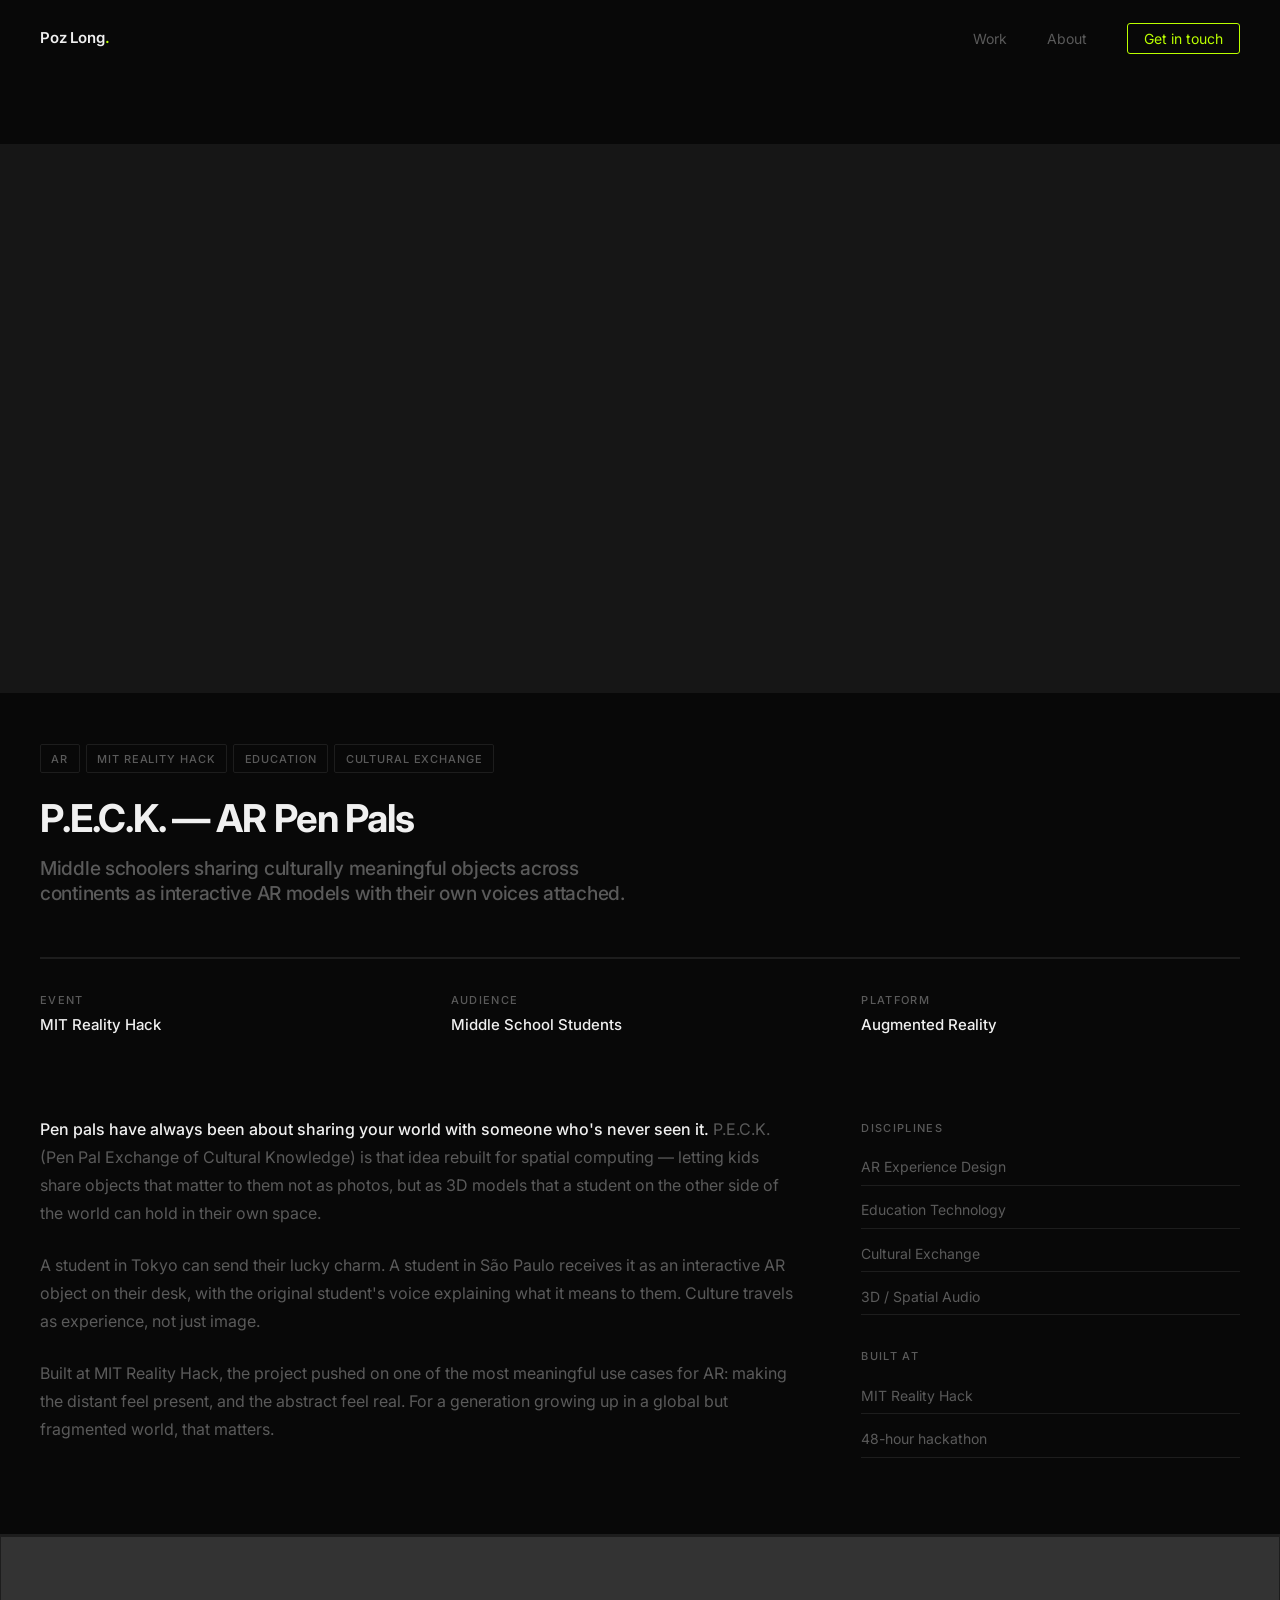
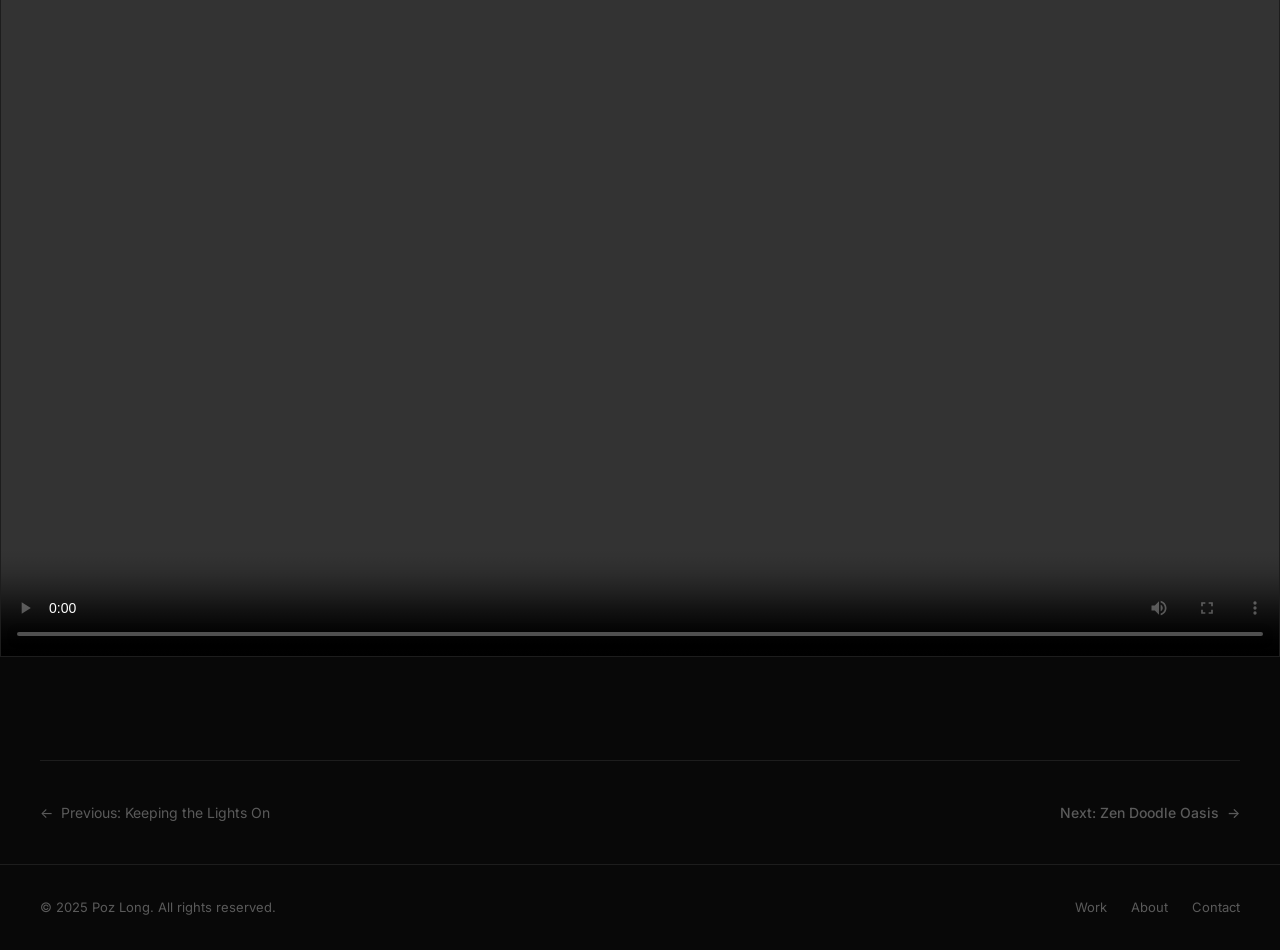
==== projects/ar-pen-pals.html @ f0f313c7 "Portfolio site — initial build HTML/CSS/JS portfolio with 7 projects. Videos hosted via GitHub Relea" ====
<!DOCTYPE html>
<html lang="en">
<head>
  <meta charset="UTF-8">
  <meta name="viewport" content="width=device-width, initial-scale=1.0">
  <title>P.E.C.K. — AR Pen Pals — Poz Long</title>
  <meta name="description" content="MIT Reality Hack project enabling middle schoolers to share culturally meaningful objects as interactive 3D models with recorded audio.">
  <link rel="preconnect" href="https://fonts.googleapis.com">
  <link rel="preconnect" href="https://fonts.gstatic.com" crossorigin>
  <link href="https://fonts.googleapis.com/css2?family=Inter:wght@300;400;500;600;700&display=swap" rel="stylesheet">
  <link rel="stylesheet" href="../css/style.css">
</head>
<body>

  <nav class="nav" role="navigation">
    <div class="container">
      <div class="nav__inner">
        <a href="/" class="nav__logo">Poz Long<span>.</span></a>
        <ul class="nav__links" role="list">
          <li><a href="/#projects" class="nav__link">Work</a></li>
          <li><a href="/#about" class="nav__link">About</a></li>
          <li><a href="mailto:poz@pozlong.com" class="nav__link nav__link--cta">Get in touch</a></li>
        </ul>
        <button class="nav__mobile-toggle" aria-label="Toggle menu"><span></span><span></span><span></span></button>
      </div>
    </div>
  </nav>
  <div class="nav__mobile-menu" aria-hidden="true">
    <a href="/#projects" class="nav__link">Work</a>
    <a href="/#about" class="nav__link">About</a>
    <a href="mailto:poz@pozlong.com" class="nav__link">Get in touch</a>
  </div>

  <main>
    <article>

      <div class="project-hero">
        <div class="project-hero__media">
          <video autoplay muted loop playsinline>
            <source src="../assets/videos/MITRealityHack2024.mp4" type="video/mp4">
          </video>
        </div>
        <div class="container">
          <header class="project-hero__header">
            <div>
              <div class="project-hero__tags">
                <span class="tag">AR</span>
                <span class="tag">MIT Reality Hack</span>
                <span class="tag">Education</span>
                <span class="tag">Cultural Exchange</span>
              </div>
              <h1 class="t-heading project-hero__title">P.E.C.K. — AR Pen Pals</h1>
              <p class="t-subheading" style="color: var(--text-muted); max-width: 52ch;">
                Middle schoolers sharing culturally meaningful objects across continents as interactive AR models with their own voices attached.
              </p>
            </div>
          </header>
          <div class="project-hero__meta reveal">
            <div class="project-hero__meta-item">
              <p class="t-label project-hero__meta-label">Event</p>
              <p class="project-hero__meta-value">MIT Reality Hack</p>
            </div>
            <div class="project-hero__meta-item">
              <p class="t-label project-hero__meta-label">Audience</p>
              <p class="project-hero__meta-value">Middle School Students</p>
            </div>
            <div class="project-hero__meta-item">
              <p class="t-label project-hero__meta-label">Platform</p>
              <p class="project-hero__meta-value">Augmented Reality</p>
            </div>
          </div>
        </div>
      </div>

      <div class="project-body">
        <div class="container">
          <div class="project-body__inner">
            <div class="project-body__text">
              <p class="reveal">
                <strong>Pen pals have always been about sharing your world with someone who's never seen it.</strong> P.E.C.K. (Pen Pal Exchange of Cultural Knowledge) is that idea rebuilt for spatial computing — letting kids share objects that matter to them not as photos, but as 3D models that a student on the other side of the world can hold in their own space.
              </p>
              <p class="reveal reveal-delay-1">
                A student in Tokyo can send their lucky charm. A student in São Paulo receives it as an interactive AR object on their desk, with the original student's voice explaining what it means to them. Culture travels as experience, not just image.
              </p>
              <p class="reveal reveal-delay-2">
                Built at MIT Reality Hack, the project pushed on one of the most meaningful use cases for AR: making the distant feel present, and the abstract feel real. For a generation growing up in a global but fragmented world, that matters.
              </p>
            </div>
            <aside class="project-body__sidebar">
              <div class="project-sidebar-block reveal">
                <p class="t-label project-sidebar-block__label">Disciplines</p>
                <ul class="project-sidebar-block__list">
                  <li class="project-sidebar-block__item">AR Experience Design</li>
                  <li class="project-sidebar-block__item">Education Technology</li>
                  <li class="project-sidebar-block__item">Cultural Exchange</li>
                  <li class="project-sidebar-block__item">3D / Spatial Audio</li>
                </ul>
              </div>
              <div class="project-sidebar-block reveal reveal-delay-1">
                <p class="t-label project-sidebar-block__label">Built at</p>
                <ul class="project-sidebar-block__list">
                  <li class="project-sidebar-block__item">MIT Reality Hack</li>
                  <li class="project-sidebar-block__item">48-hour hackathon</li>
                </ul>
              </div>
            </aside>
          </div>
        </div>
      </div>

      <div class="project-gallery">
        <div style="background: var(--border); border-top: 1px solid var(--border);">
          <div class="project-gallery__grid">
            <div class="project-gallery__item" style="grid-column: 1 / -1;">
              <video controls style="aspect-ratio: 16/9;">
                <source src="../assets/videos/MITRealityHack2024.mp4" type="video/mp4">
              </video>
            </div>
          </div>
        </div>
      </div>

      <div class="container">
        <nav class="project-nav" aria-label="Project navigation">
          <a href="keeping-lights-on.html" class="project-nav__back"><span class="project-nav__arrow">←</span> Previous: Keeping the Lights On</a>
          <a href="vr-mindfulness.html" class="project-nav__next">Next: Zen Doodle Oasis <span class="project-nav__next-arrow">→</span></a>
        </nav>
      </div>

    </article>
  </main>

  <footer class="footer">
    <div class="container">
      <div class="footer__inner">
        <p class="footer__copy">© 2025 Poz Long. All rights reserved.</p>
        <nav class="footer__links">
          <a href="/#projects" class="footer__link">Work</a>
          <a href="/#about" class="footer__link">About</a>
          <a href="mailto:poz@pozlong.com" class="footer__link">Contact</a>
        </nav>
      </div>
    </div>
  </footer>

  <script src="../js/main.js"></script>
</body>
</html>
---- css/style.css ----
/* ============================================================
   DESIGN TOKENS
   ============================================================ */
:root {
  --bg: #080808;
  --surface: #101010;
  --surface-2: #161616;
  --border: #1d1d1d;
  --text: #F0F0F0;
  --text-muted: #5A5A5A;
  --text-faint: #2A2A2A;
  --accent: #BBFF00;
  --accent-dim: rgba(187, 255, 0, 0.08);
  --font: 'Inter', system-ui, -apple-system, sans-serif;
  --max-w: 1360px;
  --pad: clamp(1.25rem, 4vw, 2.5rem);
  --ease: cubic-bezier(0.4, 0, 0.2, 1);
  --r: 3px;
}

/* ============================================================
   RESET
   ============================================================ */
*, *::before, *::after { box-sizing: border-box; margin: 0; padding: 0; }
html { scroll-behavior: smooth; -webkit-font-smoothing: antialiased; }
body {
  background: var(--bg);
  color: var(--text);
  font-family: var(--font);
  font-size: clamp(0.9rem, 1vw + 0.5rem, 1.0625rem);
  line-height: 1.65;
  overflow-x: hidden;
}
a { color: inherit; text-decoration: none; }
img, video { display: block; max-width: 100%; }
ul, ol { list-style: none; }
button { cursor: pointer; background: none; border: none; font: inherit; color: inherit; }

/* ============================================================
   TYPOGRAPHY SCALE
   ============================================================ */
.t-display {
  font-size: clamp(3rem, 7vw, 6.5rem);
  font-weight: 700;
  letter-spacing: -0.03em;
  line-height: 1.0;
}
.t-heading {
  font-size: clamp(1.75rem, 3vw, 2.75rem);
  font-weight: 700;
  letter-spacing: -0.025em;
  line-height: 1.1;
}
.t-subheading {
  font-size: clamp(1.1rem, 1.5vw, 1.375rem);
  font-weight: 500;
  letter-spacing: -0.015em;
  line-height: 1.3;
}
.t-label {
  font-size: 0.6875rem;
  font-weight: 500;
  letter-spacing: 0.12em;
  text-transform: uppercase;
  color: var(--text-muted);
}
.t-accent { color: var(--accent); }

/* ============================================================
   LAYOUT
   ============================================================ */
.container {
  width: 100%;
  max-width: var(--max-w);
  margin: 0 auto;
  padding-left: var(--pad);
  padding-right: var(--pad);
}

/* ============================================================
   NAVIGATION
   ============================================================ */
.nav {
  position: fixed;
  top: 0; left: 0; right: 0;
  z-index: 100;
  padding: 1.5rem 0;
  transition: padding 0.4s var(--ease), background 0.4s var(--ease), border-color 0.4s var(--ease);
  border-bottom: 1px solid transparent;
}
.nav.scrolled {
  padding: 1rem 0;
  background: rgba(8, 8, 8, 0.92);
  backdrop-filter: blur(16px);
  -webkit-backdrop-filter: blur(16px);
  border-bottom-color: var(--border);
}
.nav__inner {
  display: flex;
  align-items: center;
  justify-content: space-between;
}
.nav__logo {
  font-weight: 600;
  font-size: 0.9375rem;
  letter-spacing: -0.01em;
}
.nav__logo span { color: var(--accent); }
.nav__links {
  display: flex;
  align-items: center;
  gap: 2.5rem;
}
.nav__link {
  font-size: 0.875rem;
  color: var(--text-muted);
  transition: color 0.2s;
}
.nav__link:hover { color: var(--text); }
.nav__link--cta {
  color: var(--accent);
  border: 1px solid var(--accent);
  padding: 0.4rem 1rem;
  border-radius: var(--r);
  transition: background 0.2s, color 0.2s;
}
.nav__link--cta:hover {
  background: var(--accent);
  color: var(--bg);
}
.nav__mobile-toggle {
  display: none;
  flex-direction: column;
  gap: 5px;
  padding: 4px;
}
.nav__mobile-toggle span {
  display: block;
  width: 22px;
  height: 1.5px;
  background: var(--text);
  transition: 0.3s;
}

/* ============================================================
   HERO
   ============================================================ */
.hero {
  padding-top: clamp(7rem, 14vw, 11rem);
  padding-bottom: clamp(4rem, 8vw, 7rem);
  border-bottom: 1px solid var(--border);
}
.hero__inner {
  display: grid;
  grid-template-columns: 1fr 1fr;
  gap: 2rem;
  align-items: end;
}
.hero__title { margin-bottom: 1.5rem; }
.hero__title em {
  font-style: normal;
  color: var(--accent);
  display: block;
}
.hero__meta {
  display: flex;
  flex-direction: column;
  gap: 1.5rem;
  justify-content: flex-end;
  padding-bottom: 0.25rem;
}
.hero__desc {
  font-size: clamp(0.9375rem, 1.1vw, 1.0625rem);
  color: var(--text-muted);
  max-width: 38ch;
  line-height: 1.7;
}
.hero__tags {
  display: flex;
  flex-wrap: wrap;
  gap: 0.5rem;
}
.hero__scroll {
  margin-top: 4rem;
  display: flex;
  align-items: center;
  gap: 1rem;
  color: var(--text-muted);
  font-size: 0.8125rem;
  letter-spacing: 0.04em;
}
.hero__scroll::before {
  content: '';
  display: block;
  width: 40px;
  height: 1px;
  background: var(--text-muted);
}

/* ============================================================
   TAGS
   ============================================================ */
.tag {
  display: inline-block;
  font-size: 0.6875rem;
  font-weight: 500;
  letter-spacing: 0.08em;
  text-transform: uppercase;
  padding: 0.3rem 0.65rem;
  border: 1px solid var(--border);
  border-radius: 2px;
  color: var(--text-muted);
  white-space: nowrap;
}
.tag--accent {
  border-color: var(--accent);
  color: var(--accent);
}

/* ============================================================
   SECTION HEADER
   ============================================================ */
.section-header {
  display: flex;
  align-items: baseline;
  justify-content: space-between;
  padding: 2.5rem 0 1.5rem;
  border-bottom: 1px solid var(--border);
  margin-bottom: 0;
}

/* ============================================================
   PROJECTS — GRID
   ============================================================ */
.projects {
  padding: 0 0 clamp(4rem, 8vw, 7rem);
}
.projects__grid {
  display: grid;
  grid-template-columns: repeat(12, 1fr);
  gap: 1px;
  background: var(--border);
  border: 1px solid var(--border);
}

/* FEATURED card (full width) */
.card--featured {
  grid-column: 1 / -1;
  background: var(--bg);
}
/* HALF cards */
.card--half {
  grid-column: span 6;
  background: var(--bg);
}
/* THIRD cards */
.card--third {
  grid-column: span 4;
  background: var(--bg);
}

/* PROJECT CARD */
.card {
  display: flex;
  flex-direction: column;
  transition: background 0.3s var(--ease);
  position: relative;
  overflow: hidden;
}
.card:hover { background: var(--surface); }

.card__media {
  position: relative;
  overflow: hidden;
  background: var(--surface-2);
}
.card--featured .card__media { aspect-ratio: 21 / 9; }
.card--half .card__media { aspect-ratio: 16 / 10; }
.card--third .card__media { aspect-ratio: 4 / 3; }

.card__media img, .card__media video {
  width: 100%;
  height: 100%;
  object-fit: cover;
  transition: transform 0.6s var(--ease), filter 0.4s;
  filter: grayscale(15%);
}
.card:hover .card__media img,
.card:hover .card__media video {
  transform: scale(1.03);
  filter: grayscale(0%);
}

.card__media-badge {
  position: absolute;
  top: 1rem;
  left: 1rem;
}

.card__body {
  padding: clamp(1.25rem, 2.5vw, 1.75rem);
  display: flex;
  flex-direction: column;
  gap: 0.75rem;
  flex: 1;
}
.card--featured .card__body {
  display: grid;
  grid-template-columns: 1fr auto;
  gap: 1rem 3rem;
  align-items: start;
}
.card--featured .card__tags {
  grid-column: 1 / -1;
}

.card__title {
  font-size: clamp(1.125rem, 1.8vw, 1.5rem);
  font-weight: 600;
  letter-spacing: -0.02em;
  line-height: 1.2;
  transition: color 0.2s;
}
.card:hover .card__title { color: var(--accent); }
.card--featured .card__title {
  font-size: clamp(1.5rem, 2.5vw, 2.25rem);
}

.card__desc {
  font-size: 0.9rem;
  color: var(--text-muted);
  line-height: 1.6;
  max-width: 52ch;
}
.card--featured .card__desc {
  font-size: clamp(0.9375rem, 1.1vw, 1.0625rem);
}

.card__tags {
  display: flex;
  flex-wrap: wrap;
  gap: 0.4rem;
  margin-top: auto;
}

.card__cta {
  font-size: 0.8125rem;
  font-weight: 500;
  color: var(--text-muted);
  display: flex;
  align-items: center;
  gap: 0.4rem;
  white-space: nowrap;
  transition: color 0.2s;
  align-self: flex-start;
}
.card:hover .card__cta { color: var(--accent); }
.card__cta-arrow {
  display: inline-block;
  transition: transform 0.2s var(--ease);
}
.card:hover .card__cta-arrow { transform: translateX(4px); }
.card__link {
  position: absolute;
  inset: 0;
  z-index: 1;
}

/* Text-only card (Sentiment Mesh) */
.card__media--no-asset {
  position: relative;
  overflow: hidden;
  background: var(--surface-2);
  background-image: radial-gradient(circle, var(--border) 1px, transparent 1px);
  background-size: 22px 22px;
}
.card__media-text-bg {
  position: absolute;
  inset: 0;
  display: flex;
  flex-direction: column;
  align-items: center;
  justify-content: center;
  gap: 0;
  pointer-events: none;
  user-select: none;
  overflow: hidden;
}
.card__media-text-bg span {
  font-size: clamp(4rem, 12vw, 11rem);
  font-weight: 700;
  letter-spacing: -0.04em;
  line-height: 0.88;
  color: transparent;
  -webkit-text-stroke: 1px var(--text-faint);
  text-stroke: 1px var(--text-faint);
  transition: -webkit-text-stroke-color 0.4s;
}
.card:hover .card__media-text-bg span {
  -webkit-text-stroke-color: var(--border);
}

/* ============================================================
   ABOUT
   ============================================================ */
.about {
  padding: clamp(4rem, 8vw, 7rem) 0;
  border-top: 1px solid var(--border);
}
.about__inner {
  display: grid;
  grid-template-columns: 1fr 1fr;
  gap: clamp(3rem, 6vw, 6rem);
  align-items: start;
}
.about__heading {
  position: sticky;
  top: 6rem;
}
.about__heading .t-heading { margin-bottom: 1.5rem; }
.about__portrait {
  width: 100%;
  aspect-ratio: 4/5;
  object-fit: cover;
  border-radius: var(--r);
  filter: grayscale(20%);
  transition: filter 0.4s;
}
.about__portrait:hover { filter: grayscale(0%); }

.about__content { display: flex; flex-direction: column; gap: 1.5rem; }
.about__bio {
  font-size: clamp(1rem, 1.2vw, 1.125rem);
  line-height: 1.75;
  color: var(--text-muted);
}
.about__bio strong { color: var(--text); font-weight: 500; }
.about__skills {
  display: grid;
  grid-template-columns: 1fr 1fr;
  gap: 0.5rem 2rem;
  padding-top: 1rem;
  border-top: 1px solid var(--border);
}
.about__skill {
  font-size: 0.875rem;
  color: var(--text-muted);
  padding: 0.5rem 0;
  border-bottom: 1px solid var(--border);
  display: flex;
  align-items: center;
  gap: 0.5rem;
}
.about__skill::before {
  content: '';
  display: block;
  width: 4px;
  height: 4px;
  border-radius: 50%;
  background: var(--accent);
  flex-shrink: 0;
}
.about__contact {
  padding-top: 1.5rem;
  display: flex;
  flex-wrap: wrap;
  gap: 1rem;
}
.about__contact-link {
  font-size: 0.875rem;
  font-weight: 500;
  color: var(--text-muted);
  border-bottom: 1px solid var(--border);
  padding-bottom: 2px;
  transition: color 0.2s, border-color 0.2s;
}
.about__contact-link:hover {
  color: var(--accent);
  border-color: var(--accent);
}

/* ============================================================
   FOOTER
   ============================================================ */
.footer {
  padding: 2rem 0;
  border-top: 1px solid var(--border);
}
.footer__inner {
  display: flex;
  align-items: center;
  justify-content: space-between;
}
.footer__copy {
  font-size: 0.8125rem;
  color: var(--text-muted);
}
.footer__links {
  display: flex;
  gap: 1.5rem;
}
.footer__link {
  font-size: 0.8125rem;
  color: var(--text-muted);
  transition: color 0.2s;
}
.footer__link:hover { color: var(--text); }

/* ============================================================
   PROJECT DETAIL PAGE
   ============================================================ */
.project-hero {
  padding-top: clamp(6rem, 12vw, 9rem);
}
.project-hero__media {
  width: 100%;
  aspect-ratio: 21 / 9;
  overflow: hidden;
  background: var(--surface-2);
}
.project-hero__media img,
.project-hero__media video {
  width: 100%;
  height: 100%;
  object-fit: cover;
}
.project-hero__header {
  padding: clamp(2rem, 4vw, 3.5rem) 0;
  display: grid;
  grid-template-columns: 1fr auto;
  gap: 2rem;
  align-items: start;
  border-bottom: 1px solid var(--border);
}
.project-hero__title { margin-bottom: 1rem; }
.project-hero__tags { display: flex; flex-wrap: wrap; gap: 0.4rem; margin-bottom: 1.5rem; }
.project-hero__meta {
  display: grid;
  grid-template-columns: repeat(3, 1fr);
  gap: 2rem;
  padding-top: 2rem;
  border-top: 1px solid var(--border);
}
.project-hero__meta-item {}
.project-hero__meta-label { margin-bottom: 0.25rem; }
.project-hero__meta-value { font-size: 0.9375rem; font-weight: 500; }

.project-body {
  padding: clamp(3rem, 6vw, 5rem) 0;
}
.project-body__inner {
  display: grid;
  grid-template-columns: 2fr 1fr;
  gap: clamp(2rem, 5vw, 5rem);
}
.project-body__text { display: flex; flex-direction: column; gap: 1.5rem; }
.project-body__text p {
  font-size: clamp(1rem, 1.1vw, 1.125rem);
  color: var(--text-muted);
  line-height: 1.75;
}
.project-body__text p strong { color: var(--text); font-weight: 500; }
.project-body__text h3 {
  font-size: 1.125rem;
  font-weight: 600;
  letter-spacing: -0.01em;
  margin-top: 1rem;
}
.project-body__sidebar {
  display: flex;
  flex-direction: column;
  gap: 2rem;
  padding-top: 0.25rem;
}
.project-sidebar-block {}
.project-sidebar-block__label { margin-bottom: 0.75rem; }
.project-sidebar-block__list {
  display: flex;
  flex-direction: column;
  gap: 0.4rem;
}
.project-sidebar-block__item {
  font-size: 0.875rem;
  color: var(--text-muted);
  padding: 0.4rem 0;
  border-bottom: 1px solid var(--border);
}

.project-gallery {
  padding-bottom: clamp(4rem, 8vw, 7rem);
  border-top: 1px solid var(--border);
}
.project-gallery__grid {
  display: grid;
  grid-template-columns: repeat(12, 1fr);
  gap: 1px;
  background: var(--border);
  border: 1px solid var(--border);
}
.project-gallery__item {
  background: var(--bg);
  overflow: hidden;
}
.project-gallery__item--wide { grid-column: span 8; }
.project-gallery__item--narrow { grid-column: span 4; }
.project-gallery__item--half { grid-column: span 6; }
.project-gallery__item--third { grid-column: span 4; }
.project-gallery__item img,
.project-gallery__item video {
  width: 100%;
  height: 100%;
  object-fit: cover;
  aspect-ratio: 16/10;
  transition: transform 0.5s var(--ease);
}
.project-gallery__item:hover img,
.project-gallery__item:hover video {
  transform: scale(1.02);
}

.project-video-embed {
  padding: clamp(2rem, 4vw, 3.5rem) 0;
  border-top: 1px solid var(--border);
}
.project-video-embed__label { margin-bottom: 1.5rem; }
.project-video-embed__player {
  width: 100%;
  aspect-ratio: 16 / 9;
  background: var(--surface-2);
  border-radius: var(--r);
  overflow: hidden;
}
.project-video-embed__player video,
.project-video-embed__player iframe {
  width: 100%;
  height: 100%;
  object-fit: cover;
}

.project-nav {
  padding: 2.5rem 0;
  border-top: 1px solid var(--border);
  display: flex;
  justify-content: space-between;
  align-items: center;
}
.project-nav__back {
  display: flex;
  align-items: center;
  gap: 0.5rem;
  font-size: 0.875rem;
  color: var(--text-muted);
  transition: color 0.2s;
}
.project-nav__back:hover { color: var(--accent); }
.project-nav__arrow { transition: transform 0.2s var(--ease); }
.project-nav__back:hover .project-nav__arrow { transform: translateX(-4px); }
.project-nav__next {
  display: flex;
  align-items: center;
  gap: 0.5rem;
  font-size: 0.875rem;
  font-weight: 500;
  color: var(--text-muted);
  transition: color 0.2s;
}
.project-nav__next:hover { color: var(--accent); }
.project-nav__next-arrow { transition: transform 0.2s var(--ease); }
.project-nav__next:hover .project-nav__next-arrow { transform: translateX(4px); }

/* ============================================================
   ANIMATIONS
   ============================================================ */
.reveal {
  opacity: 0;
  transform: translateY(20px);
  transition: opacity 0.7s var(--ease), transform 0.7s var(--ease);
}
.reveal.visible {
  opacity: 1;
  transform: none;
}
.reveal-delay-1 { transition-delay: 0.1s; }
.reveal-delay-2 { transition-delay: 0.2s; }
.reveal-delay-3 { transition-delay: 0.3s; }

/* ============================================================
   MOBILE MENU
   ============================================================ */
.nav__mobile-menu {
  display: none;
  position: fixed;
  inset: 0;
  background: var(--bg);
  z-index: 99;
  flex-direction: column;
  justify-content: center;
  align-items: center;
  gap: 2rem;
}
.nav__mobile-menu.open { display: flex; }
.nav__mobile-menu .nav__link {
  font-size: 1.5rem;
  color: var(--text);
}

/* ============================================================
   RESPONSIVE
   ============================================================ */
@media (max-width: 900px) {
  .hero__inner { grid-template-columns: 1fr; gap: 1.5rem; }
  .hero__meta { align-items: flex-start; }
  .card--half { grid-column: 1 / -1; }
  .card--third { grid-column: span 6; }
  .about__inner { grid-template-columns: 1fr; }
  .about__heading { position: static; }
  .project-hero__header { grid-template-columns: 1fr; }
  .project-hero__meta { grid-template-columns: repeat(2, 1fr); }
  .project-body__inner { grid-template-columns: 1fr; }
  .project-gallery__item--wide { grid-column: 1 / -1; }
  .project-gallery__item--narrow { grid-column: 1 / -1; }
}
@media (max-width: 680px) {
  .nav__links { display: none; }
  .nav__mobile-toggle { display: flex; }
  .card--third { grid-column: 1 / -1; }
  .about__skills { grid-template-columns: 1fr; }
  .footer__inner { flex-direction: column; gap: 1rem; text-align: center; }
  .project-hero__meta { grid-template-columns: 1fr 1fr; }
  .project-gallery__item--half { grid-column: 1 / -1; }
}
@media (max-width: 400px) {
  .project-hero__meta { grid-template-columns: 1fr; }
}
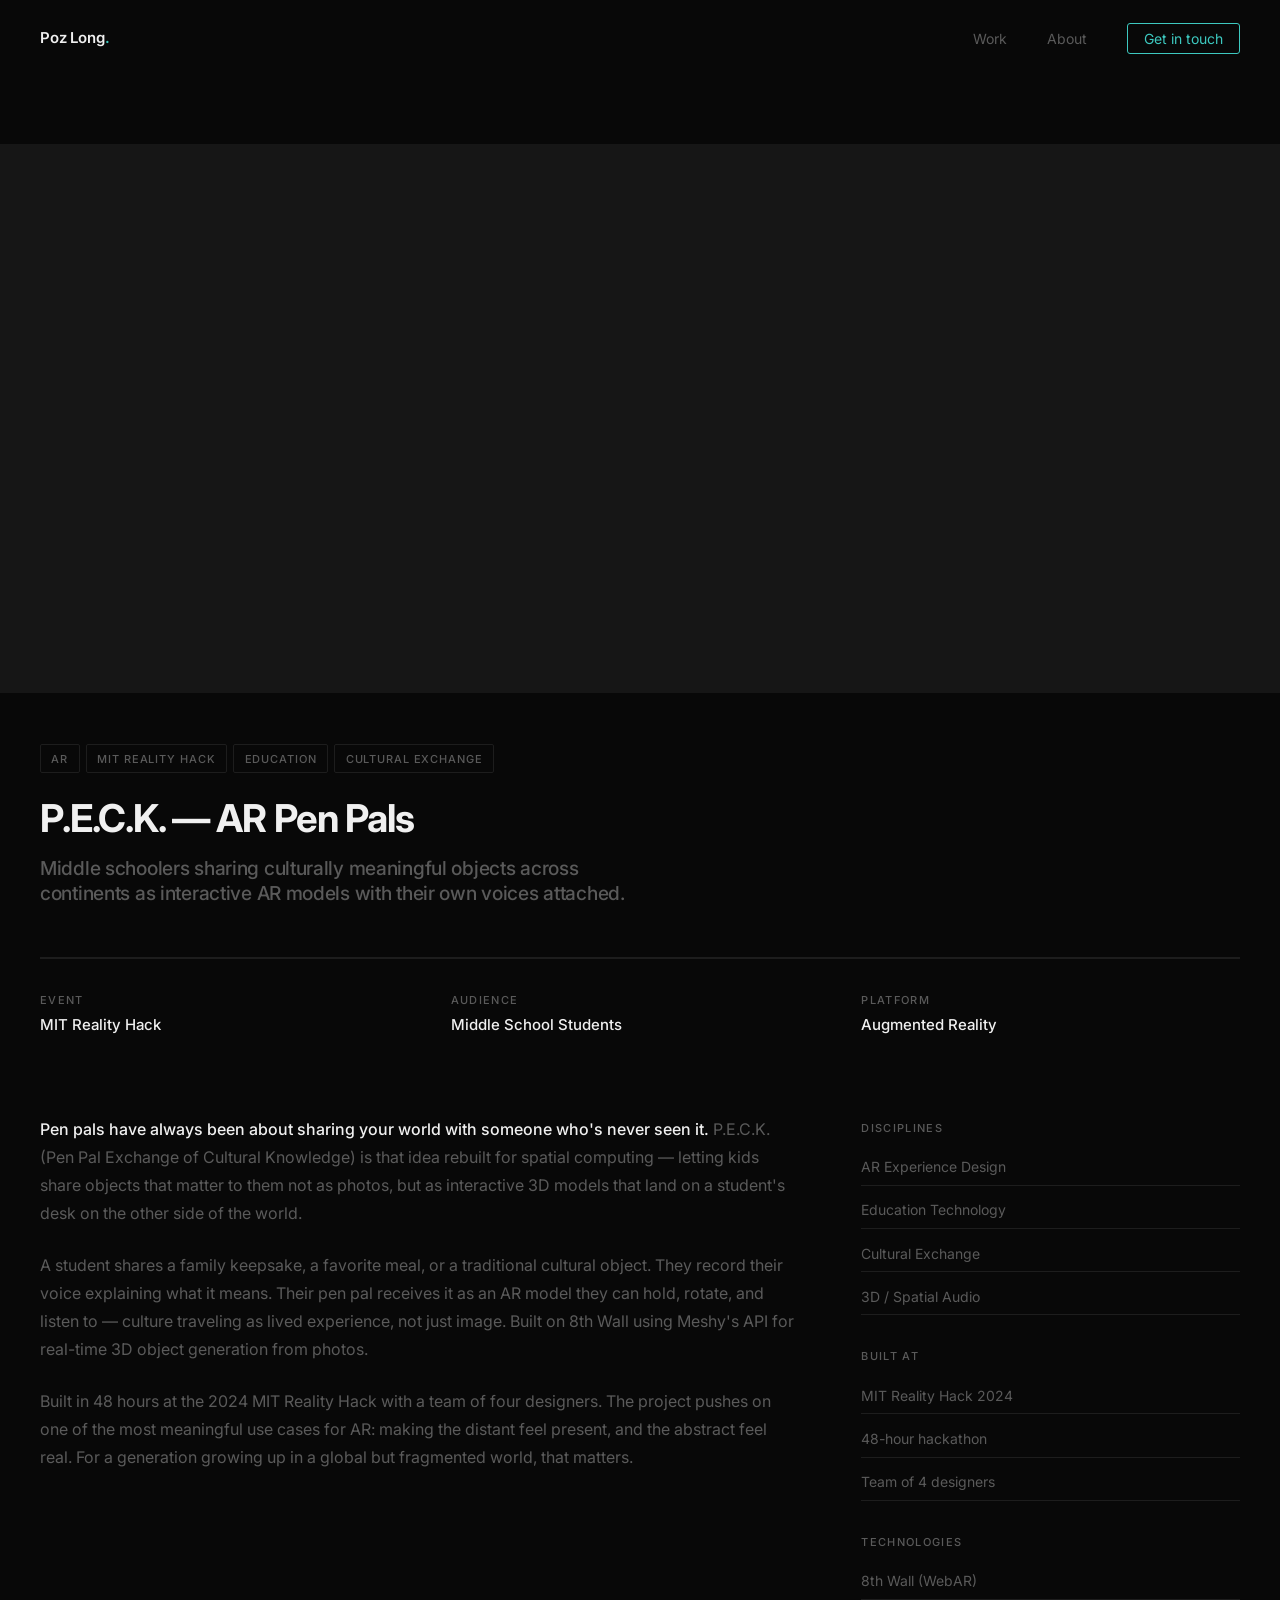
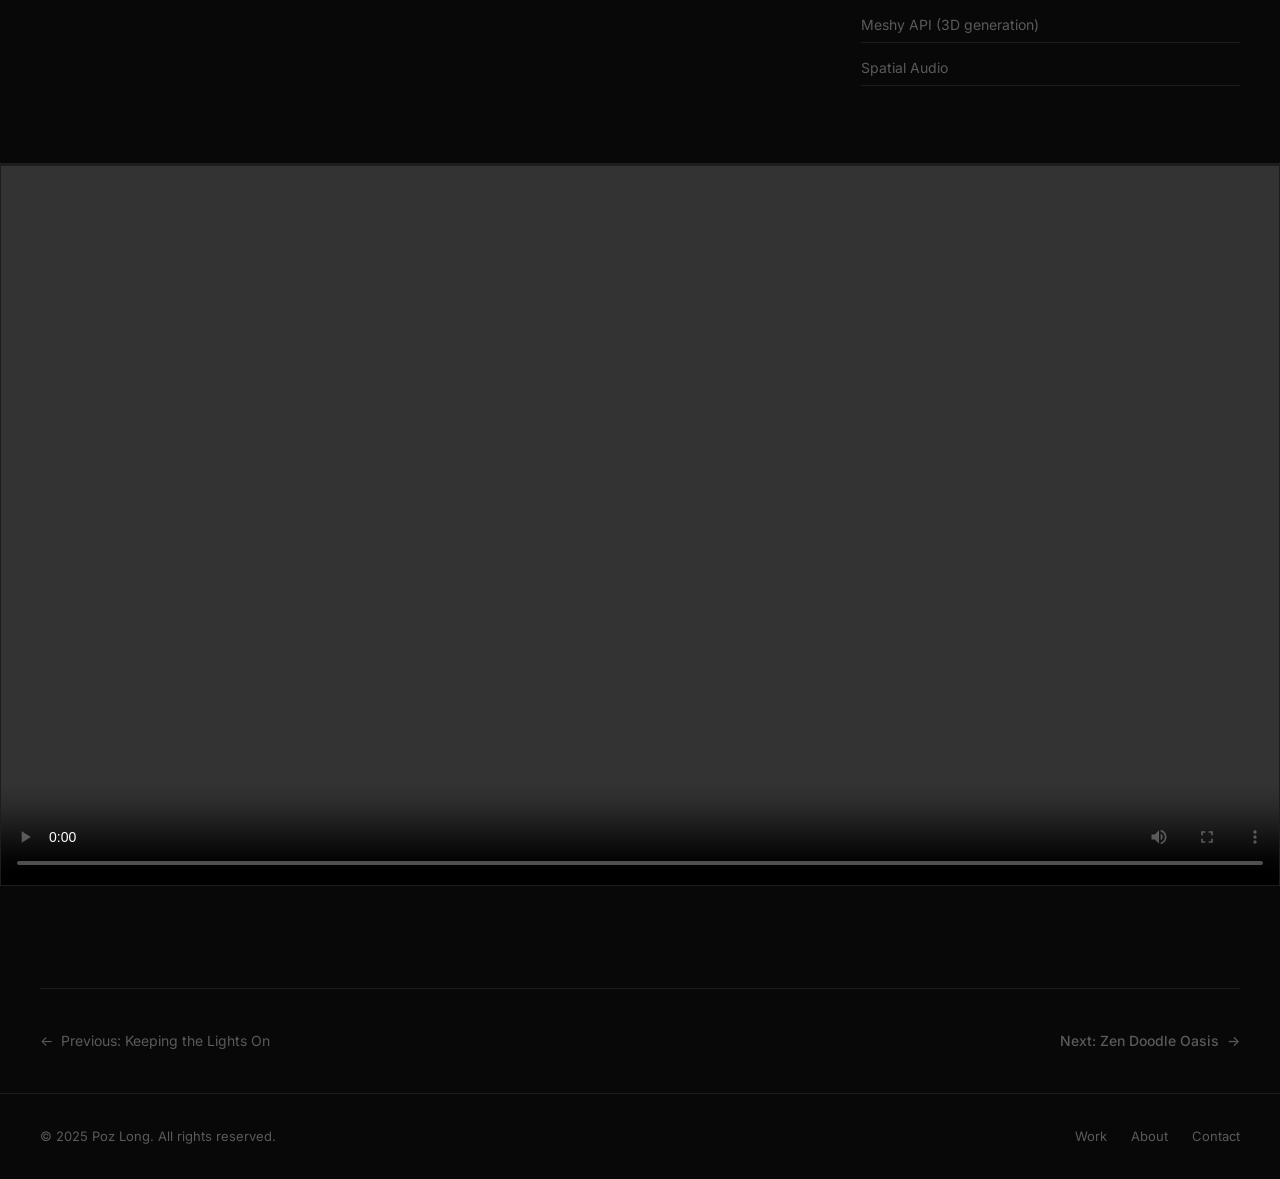
==== commit 0d7772e3: "Rewrite project copy across all pages with original source material index.html: updated card descrip" ====
--- a/projects/ar-pen-pals.html
+++ b/projects/ar-pen-pals.html
@@ -77,13 +77,13 @@
           <div class="project-body__inner">
             <div class="project-body__text">
               <p class="reveal">
-                <strong>Pen pals have always been about sharing your world with someone who's never seen it.</strong> P.E.C.K. (Pen Pal Exchange of Cultural Knowledge) is that idea rebuilt for spatial computing — letting kids share objects that matter to them not as photos, but as 3D models that a student on the other side of the world can hold in their own space.
+                <strong>Pen pals have always been about sharing your world with someone who's never seen it.</strong> P.E.C.K. (Pen Pal Exchange of Cultural Knowledge) is that idea rebuilt for spatial computing — letting kids share objects that matter to them not as photos, but as interactive 3D models that land on a student's desk on the other side of the world.
               </p>
               <p class="reveal reveal-delay-1">
-                A student in Tokyo can send their lucky charm. A student in São Paulo receives it as an interactive AR object on their desk, with the original student's voice explaining what it means to them. Culture travels as experience, not just image.
+                A student shares a family keepsake, a favorite meal, or a traditional cultural object. They record their voice explaining what it means. Their pen pal receives it as an AR model they can hold, rotate, and listen to — culture traveling as lived experience, not just image. Built on 8th Wall using Meshy's API for real-time 3D object generation from photos.
               </p>
               <p class="reveal reveal-delay-2">
-                Built at MIT Reality Hack, the project pushed on one of the most meaningful use cases for AR: making the distant feel present, and the abstract feel real. For a generation growing up in a global but fragmented world, that matters.
+                Built in 48 hours at the 2024 MIT Reality Hack with a team of four designers. The project pushes on one of the most meaningful use cases for AR: making the distant feel present, and the abstract feel real. For a generation growing up in a global but fragmented world, that matters.
               </p>
             </div>
             <aside class="project-body__sidebar">
@@ -99,8 +99,17 @@
               <div class="project-sidebar-block reveal reveal-delay-1">
                 <p class="t-label project-sidebar-block__label">Built at</p>
                 <ul class="project-sidebar-block__list">
-                  <li class="project-sidebar-block__item">MIT Reality Hack</li>
+                  <li class="project-sidebar-block__item">MIT Reality Hack 2024</li>
                   <li class="project-sidebar-block__item">48-hour hackathon</li>
+                  <li class="project-sidebar-block__item">Team of 4 designers</li>
+                </ul>
+              </div>
+              <div class="project-sidebar-block reveal reveal-delay-2">
+                <p class="t-label project-sidebar-block__label">Technologies</p>
+                <ul class="project-sidebar-block__list">
+                  <li class="project-sidebar-block__item">8th Wall (WebAR)</li>
+                  <li class="project-sidebar-block__item">Meshy API (3D generation)</li>
+                  <li class="project-sidebar-block__item">Spatial Audio</li>
                 </ul>
               </div>
             </aside>
--- a/css/style.css
+++ b/css/style.css
@@ -9,8 +9,8 @@
   --text: #F0F0F0;
   --text-muted: #5A5A5A;
   --text-faint: #2A2A2A;
-  --accent: #BBFF00;
-  --accent-dim: rgba(187, 255, 0, 0.08);
+  --accent: #3DC9C0;
+  --accent-dim: rgba(61, 201, 192, 0.08);
   --font: 'Inter', system-ui, -apple-system, sans-serif;
   --max-w: 1360px;
   --pad: clamp(1.25rem, 4vw, 2.5rem);
@@ -218,187 +218,200 @@
 }
 
 /* ============================================================
+   HERO COMPANY LIST
+   ============================================================ */
+.hero__companies {
+  display: flex;
+  align-items: center;
+  flex-wrap: wrap;
+  gap: 0.4rem 0;
+}
+.hero__company {
+  font-size: 0.8125rem;
+  color: var(--text-muted);
+  letter-spacing: 0.01em;
+}
+.hero__company-sep {
+  font-size: 0.8125rem;
+  color: var(--text-faint);
+  margin: 0 0.5rem;
+}
+
+/* ============================================================
    SECTION HEADER
    ============================================================ */
 .section-header {
   display: flex;
-  align-items: baseline;
+  align-items: center;
   justify-content: space-between;
-  padding: 2.5rem 0 1.5rem;
+  padding: 2rem 0 1.5rem;
   border-bottom: 1px solid var(--border);
   margin-bottom: 0;
-}
-
-/* ============================================================
-   PROJECTS — GRID
+  flex-wrap: wrap;
+  gap: 1rem;
+}
+
+/* ============================================================
+   FILTER TABS
+   ============================================================ */
+.filter-tabs {
+  display: flex;
+  gap: 0.375rem;
+  flex-wrap: wrap;
+}
+.filter-tab {
+  font-size: 0.6875rem;
+  font-weight: 500;
+  letter-spacing: 0.1em;
+  text-transform: uppercase;
+  padding: 0.375rem 0.875rem;
+  border: 1px solid var(--border);
+  border-radius: 2px;
+  color: var(--text-muted);
+  background: none;
+  cursor: pointer;
+  transition: color 0.2s, border-color 0.2s, background 0.2s;
+  white-space: nowrap;
+}
+.filter-tab:hover {
+  color: var(--text);
+  border-color: var(--text-faint);
+}
+.filter-tab.active {
+  color: var(--accent);
+  border-color: var(--accent);
+  background: var(--accent-dim);
+}
+
+/* ============================================================
+   PROJECTS — LIST
    ============================================================ */
 .projects {
   padding: 0 0 clamp(4rem, 8vw, 7rem);
 }
-.projects__grid {
+
+.project-list {
+  border-top: 1px solid var(--border);
+}
+
+.project-row {
   display: grid;
-  grid-template-columns: repeat(12, 1fr);
-  gap: 1px;
-  background: var(--border);
-  border: 1px solid var(--border);
-}
-
-/* FEATURED card (full width) */
-.card--featured {
-  grid-column: 1 / -1;
-  background: var(--bg);
-}
-/* HALF cards */
-.card--half {
-  grid-column: span 6;
-  background: var(--bg);
-}
-/* THIRD cards */
-.card--third {
-  grid-column: span 4;
-  background: var(--bg);
-}
-
-/* PROJECT CARD */
-.card {
-  display: flex;
-  flex-direction: column;
+  grid-template-columns: 2fr 3fr;
+  border-bottom: 1px solid var(--border);
+  position: relative;
   transition: background 0.3s var(--ease);
-  position: relative;
-  overflow: hidden;
-}
-.card:hover { background: var(--surface); }
-
-.card__media {
-  position: relative;
+}
+.project-row:hover { background: var(--surface); }
+
+.project-row__link {
+  position: absolute;
+  inset: 0;
+  z-index: 1;
+}
+
+.project-row__media {
   overflow: hidden;
   background: var(--surface-2);
-}
-.card--featured .card__media { aspect-ratio: 21 / 9; }
-.card--half .card__media { aspect-ratio: 16 / 10; }
-.card--third .card__media { aspect-ratio: 4 / 3; }
-
-.card__media img, .card__media video {
+  aspect-ratio: 16 / 10;
+}
+.project-row__media img {
   width: 100%;
   height: 100%;
   object-fit: cover;
   transition: transform 0.6s var(--ease), filter 0.4s;
   filter: grayscale(15%);
 }
-.card:hover .card__media img,
-.card:hover .card__media video {
+.project-row:hover .project-row__media img {
   transform: scale(1.03);
   filter: grayscale(0%);
 }
 
-.card__media-badge {
-  position: absolute;
-  top: 1rem;
-  left: 1rem;
-}
-
-.card__body {
-  padding: clamp(1.25rem, 2.5vw, 1.75rem);
-  display: flex;
-  flex-direction: column;
-  gap: 0.75rem;
-  flex: 1;
-}
-.card--featured .card__body {
-  display: grid;
-  grid-template-columns: 1fr auto;
-  gap: 1rem 3rem;
-  align-items: start;
-}
-.card--featured .card__tags {
-  grid-column: 1 / -1;
-}
-
-.card__title {
-  font-size: clamp(1.125rem, 1.8vw, 1.5rem);
-  font-weight: 600;
-  letter-spacing: -0.02em;
-  line-height: 1.2;
-  transition: color 0.2s;
-}
-.card:hover .card__title { color: var(--accent); }
-.card--featured .card__title {
-  font-size: clamp(1.5rem, 2.5vw, 2.25rem);
-}
-
-.card__desc {
-  font-size: 0.9rem;
-  color: var(--text-muted);
-  line-height: 1.6;
-  max-width: 52ch;
-}
-.card--featured .card__desc {
-  font-size: clamp(0.9375rem, 1.1vw, 1.0625rem);
-}
-
-.card__tags {
-  display: flex;
-  flex-wrap: wrap;
-  gap: 0.4rem;
-  margin-top: auto;
-}
-
-.card__cta {
-  font-size: 0.8125rem;
-  font-weight: 500;
-  color: var(--text-muted);
-  display: flex;
-  align-items: center;
-  gap: 0.4rem;
-  white-space: nowrap;
-  transition: color 0.2s;
-  align-self: flex-start;
-}
-.card:hover .card__cta { color: var(--accent); }
-.card__cta-arrow {
-  display: inline-block;
-  transition: transform 0.2s var(--ease);
-}
-.card:hover .card__cta-arrow { transform: translateX(4px); }
-.card__link {
-  position: absolute;
-  inset: 0;
-  z-index: 1;
-}
-
-/* Text-only card (Sentiment Mesh) */
-.card__media--no-asset {
-  position: relative;
-  overflow: hidden;
+/* No-asset media: dot grid + ghost text */
+.project-row__media--no-asset {
   background: var(--surface-2);
   background-image: radial-gradient(circle, var(--border) 1px, transparent 1px);
   background-size: 22px 22px;
-}
-.card__media-text-bg {
+  position: relative;
+}
+.project-row__ghost {
   position: absolute;
   inset: 0;
   display: flex;
   flex-direction: column;
   align-items: center;
   justify-content: center;
-  gap: 0;
   pointer-events: none;
   user-select: none;
   overflow: hidden;
 }
-.card__media-text-bg span {
-  font-size: clamp(4rem, 12vw, 11rem);
+.project-row__ghost span {
+  font-size: clamp(1.5rem, 4vw, 4rem);
   font-weight: 700;
   letter-spacing: -0.04em;
-  line-height: 0.88;
+  line-height: 0.9;
+  white-space: nowrap;
   color: transparent;
   -webkit-text-stroke: 1px var(--text-faint);
-  text-stroke: 1px var(--text-faint);
   transition: -webkit-text-stroke-color 0.4s;
 }
-.card:hover .card__media-text-bg span {
+.project-row:hover .project-row__ghost span {
   -webkit-text-stroke-color: var(--border);
 }
+
+.project-row__body {
+  padding: clamp(1.75rem, 3.5vw, 3rem);
+  display: flex;
+  flex-direction: column;
+  gap: 0.875rem;
+  justify-content: center;
+}
+
+.project-row__eyebrow {
+  font-size: 0.6875rem;
+  font-weight: 500;
+  letter-spacing: 0.1em;
+  text-transform: uppercase;
+  color: var(--accent);
+}
+
+.project-row__title {
+  font-size: clamp(1.25rem, 2vw, 1.875rem);
+  font-weight: 600;
+  letter-spacing: -0.02em;
+  line-height: 1.15;
+  transition: color 0.2s;
+}
+.project-row:hover .project-row__title { color: var(--accent); }
+
+.project-row__desc {
+  font-size: clamp(0.9rem, 1vw, 1rem);
+  color: var(--text-muted);
+  line-height: 1.7;
+  max-width: 56ch;
+}
+
+.project-row__tags {
+  display: flex;
+  flex-wrap: wrap;
+  gap: 0.4rem;
+}
+
+.project-row__cta {
+  font-size: 0.8125rem;
+  font-weight: 500;
+  color: var(--text-muted);
+  display: inline-flex;
+  align-items: center;
+  gap: 0.4rem;
+  transition: color 0.2s;
+  margin-top: 0.25rem;
+}
+.project-row:hover .project-row__cta { color: var(--accent); }
+.project-row__arrow {
+  display: inline-block;
+  transition: transform 0.2s var(--ease);
+}
+.project-row:hover .project-row__arrow { transform: translateX(4px); }
 
 /* ============================================================
    ABOUT
@@ -517,6 +530,7 @@
   aspect-ratio: 21 / 9;
   overflow: hidden;
   background: var(--surface-2);
+  position: relative;
 }
 .project-hero__media img,
 .project-hero__media video {
@@ -710,8 +724,8 @@
 @media (max-width: 900px) {
   .hero__inner { grid-template-columns: 1fr; gap: 1.5rem; }
   .hero__meta { align-items: flex-start; }
-  .card--half { grid-column: 1 / -1; }
-  .card--third { grid-column: span 6; }
+  .project-row { grid-template-columns: 1fr; }
+  .project-row__media { aspect-ratio: 16 / 9; }
   .about__inner { grid-template-columns: 1fr; }
   .about__heading { position: static; }
   .project-hero__header { grid-template-columns: 1fr; }
@@ -723,7 +737,6 @@
 @media (max-width: 680px) {
   .nav__links { display: none; }
   .nav__mobile-toggle { display: flex; }
-  .card--third { grid-column: 1 / -1; }
   .about__skills { grid-template-columns: 1fr; }
   .footer__inner { flex-direction: column; gap: 1rem; text-align: center; }
   .project-hero__meta { grid-template-columns: 1fr 1fr; }
